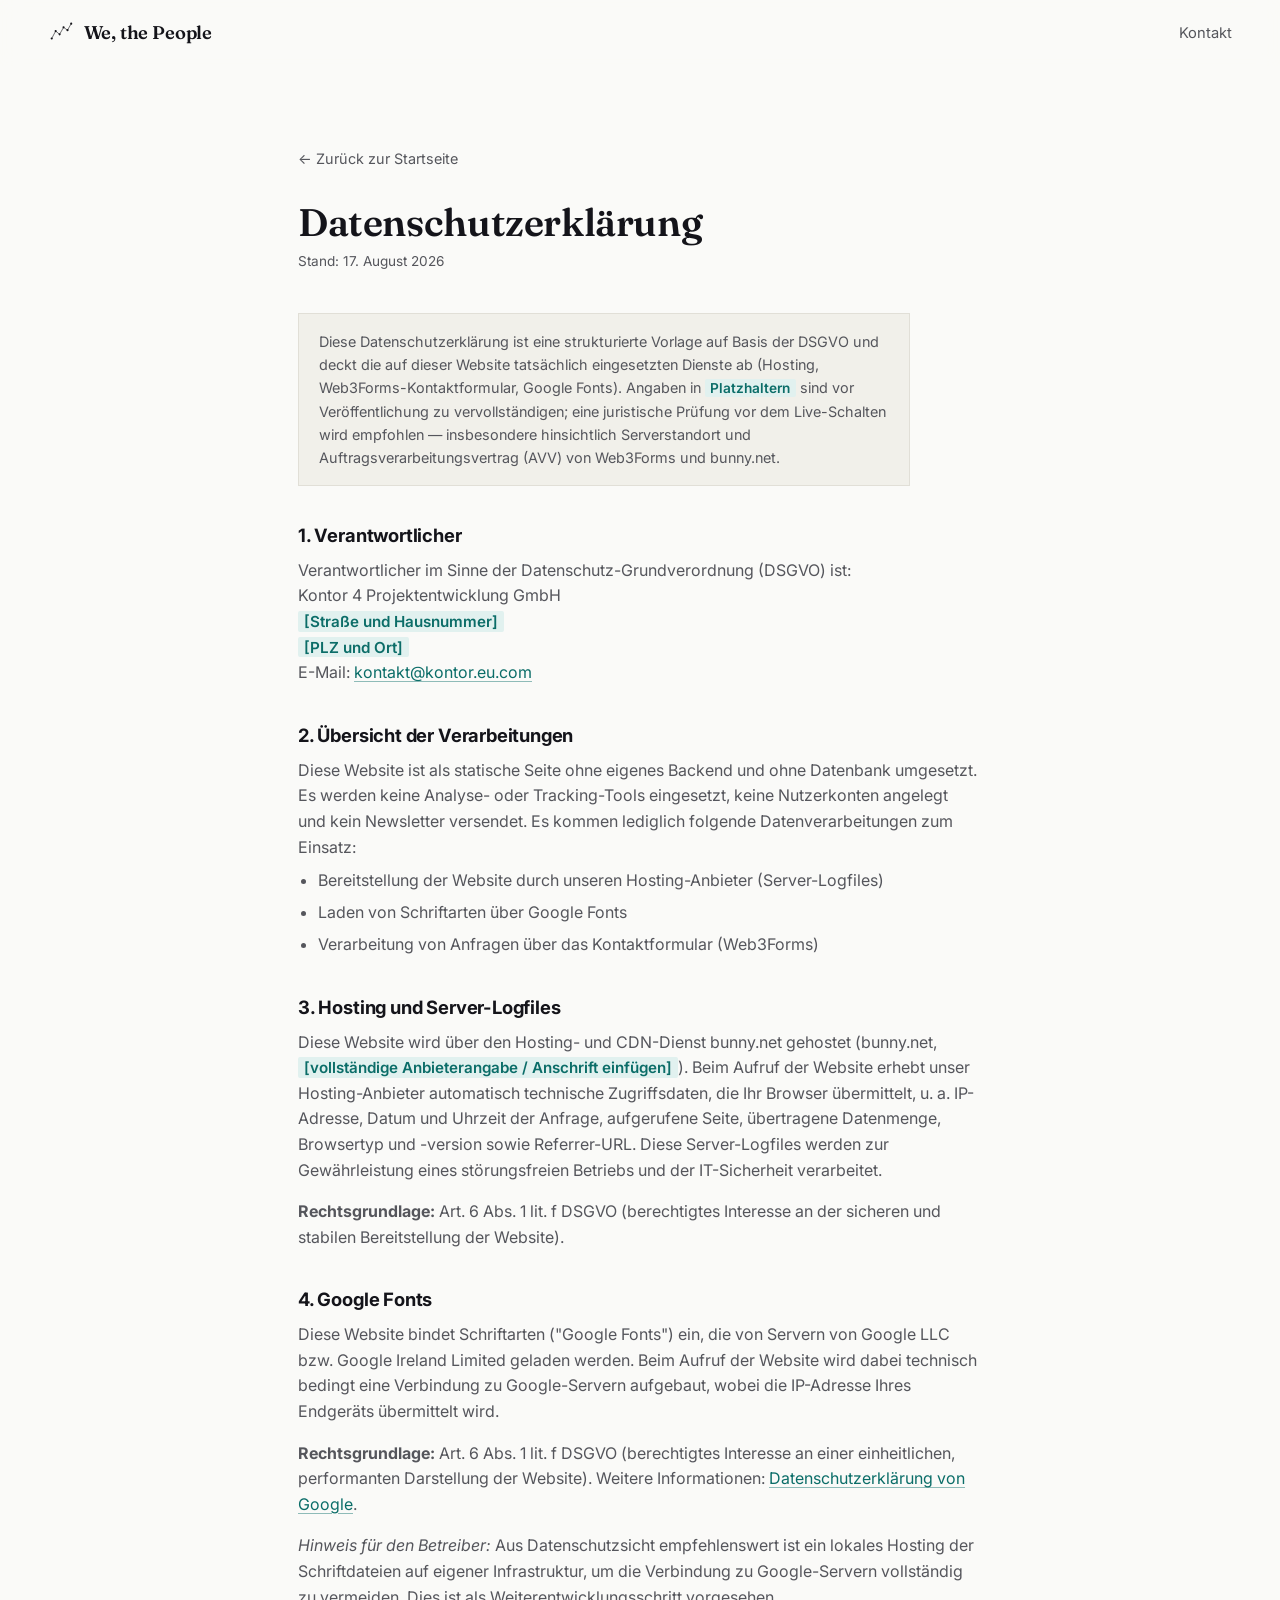
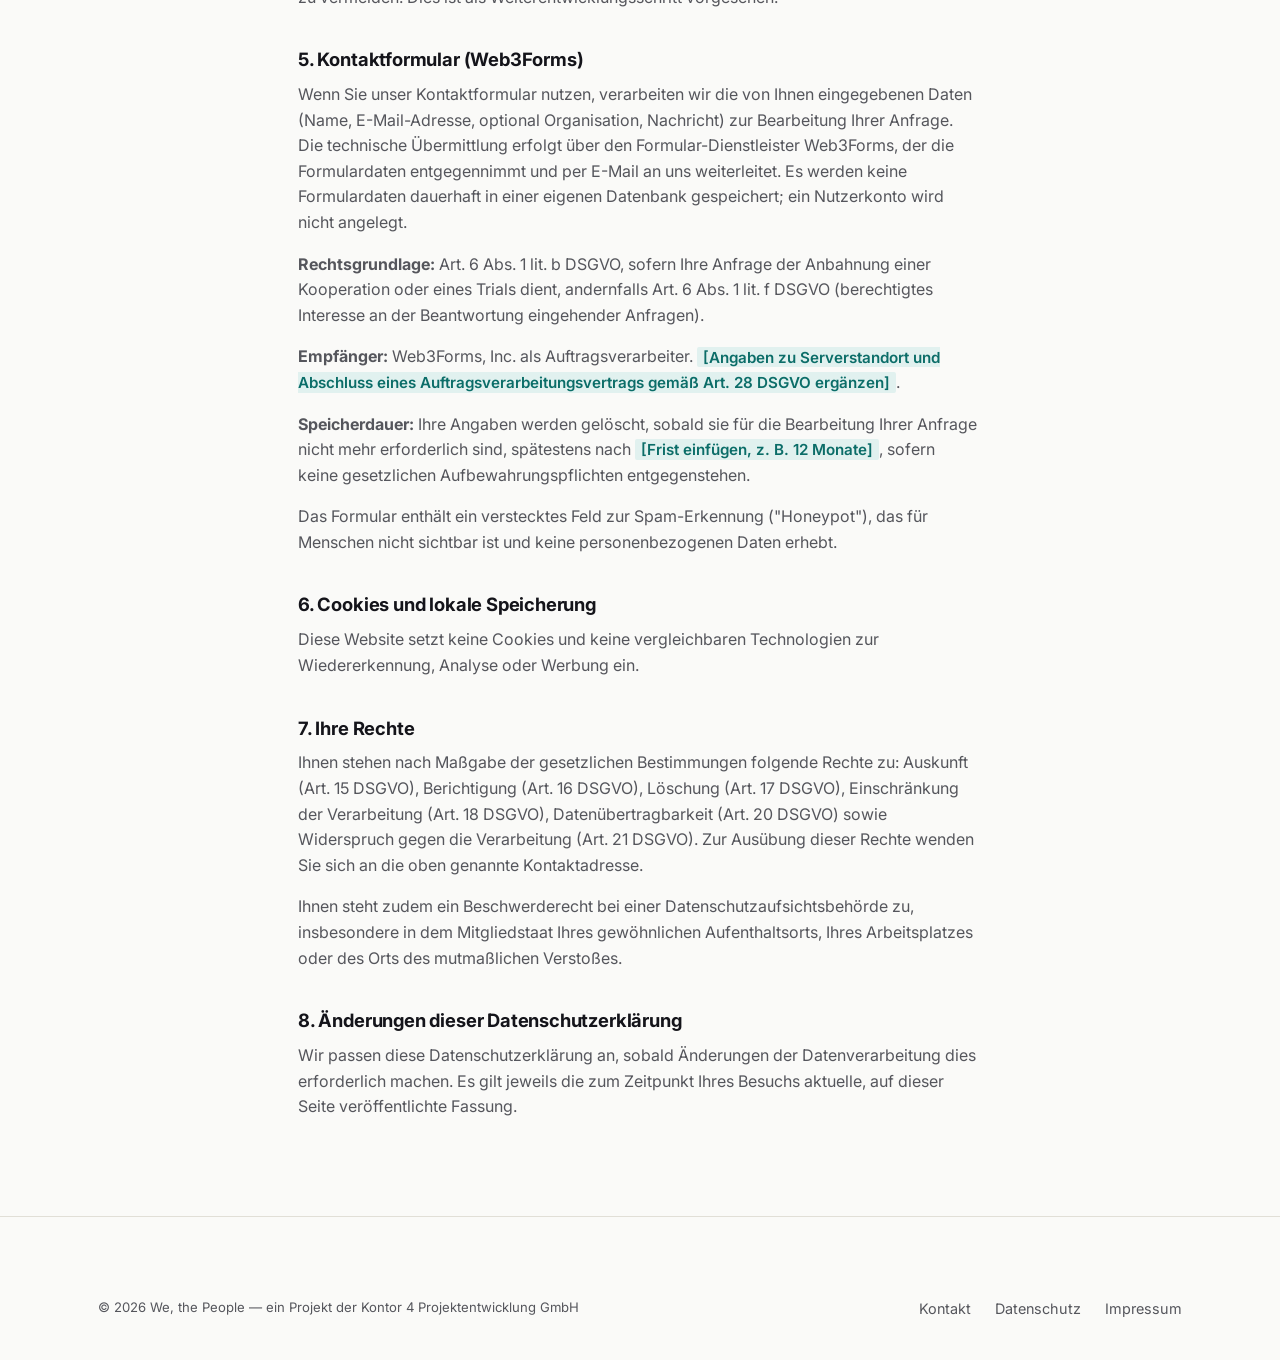
==== datenschutz.html @ fcf690db "Add files via upload version 0.1" ====
<!doctype html>
<html lang="de">
<head>
<meta charset="UTF-8">
<meta name="viewport" content="width=device-width, initial-scale=1">
<title>Datenschutzerklärung – We, the People</title>
<meta name="description" content="Datenschutzerklärung von We, the People, einem Projekt der Kontor 4 Projektentwicklung GmbH.">
<meta name="robots" content="noindex, follow">
<link rel="canonical" href="https://www.projectppl.com/datenschutz.html">
<link rel="icon" href="/assets/img/favicon.svg" type="image/svg+xml">
<link rel="preconnect" href="https://fonts.googleapis.com">
<link rel="preconnect" href="https://fonts.gstatic.com" crossorigin>
<link href="https://fonts.googleapis.com/css2?family=Fraunces:ital,opsz,wght@0,9..144,500;0,9..144,600;0,9..144,700;1,9..144,500&family=Inter:wght@400;500;600;700&display=swap" rel="stylesheet">
<link rel="stylesheet" href="/assets/css/style.css">
</head>
<body>
<a class="skip-link" href="#main">Zum Inhalt springen</a>
<header class="site-header">
  <a class="brand" href="/">
    <svg class="brand__mark" viewBox="0 0 112 112" aria-hidden="true">
      <path d="M 16.0 84.0 L 33.0 52.0 L 50.0 66.0 L 67.0 36.0 L 84.0 48.0 L 100.0 20.0" fill="none" stroke="currentColor" stroke-width="2.6" stroke-linecap="round" stroke-linejoin="round"/>
      <circle cx="16.0" cy="84.0" r="4.6" fill="currentColor"/><circle cx="33.0" cy="52.0" r="4.6" fill="currentColor"/><circle cx="50.0" cy="66.0" r="4.6" fill="currentColor"/><circle cx="67.0" cy="36.0" r="4.6" fill="currentColor"/><circle cx="84.0" cy="48.0" r="4.6" fill="currentColor"/><circle cx="100.0" cy="20.0" r="4.6" fill="currentColor"/>
    </svg>
    <span class="brand__word">We, the People</span>
  </a>
  <nav class="main-nav" aria-label="Hauptnavigation">
    <ul class="main-nav__list"><li><a href="/#kontakt">Kontakt</a></li></ul>
  </nav>
</header>

<main id="main">
  <section class="legal">
    <div class="container container--narrow">
      <a class="legal__back" href="/">← Zurück zur Startseite</a>
      <h1>Datenschutzerklärung</h1>
      <p class="legal__updated">Stand: 17. August 2026</p>

      <div class="legal__notice">
        Diese Datenschutzerklärung ist eine strukturierte Vorlage auf Basis der DSGVO und deckt die auf dieser Website tatsächlich eingesetzten Dienste ab (Hosting, Web3Forms-Kontaktformular, Google Fonts). Angaben in <span class="placeholder">Platzhaltern</span> sind vor Veröffentlichung zu vervollständigen; eine juristische Prüfung vor dem Live-Schalten wird empfohlen — insbesondere hinsichtlich Serverstandort und Auftragsverarbeitungsvertrag (AVV) von Web3Forms und bunny.net.
      </div>

      <h2>1. Verantwortlicher</h2>
      <p>
        Verantwortlicher im Sinne der Datenschutz-Grundverordnung (DSGVO) ist:<br>
        Kontor 4 Projektentwicklung GmbH<br>
        <span class="placeholder">[Straße und Hausnummer]</span><br>
        <span class="placeholder">[PLZ und Ort]</span><br>
        E-Mail: <a class="link-inline" href="mailto:kontakt@kontor.eu.com">kontakt@kontor.eu.com</a>
      </p>

      <h2>2. Übersicht der Verarbeitungen</h2>
      <p>Diese Website ist als statische Seite ohne eigenes Backend und ohne Datenbank umgesetzt. Es werden keine Analyse- oder Tracking-Tools eingesetzt, keine Nutzerkonten angelegt und kein Newsletter versendet. Es kommen lediglich folgende Datenverarbeitungen zum Einsatz:</p>
      <ul>
        <li>Bereitstellung der Website durch unseren Hosting-Anbieter (Server-Logfiles)</li>
        <li>Laden von Schriftarten über Google Fonts</li>
        <li>Verarbeitung von Anfragen über das Kontaktformular (Web3Forms)</li>
      </ul>

      <h2>3. Hosting und Server-Logfiles</h2>
      <p>Diese Website wird über den Hosting- und CDN-Dienst bunny.net gehostet (bunny.net, <span class="placeholder">[vollständige Anbieterangabe / Anschrift einfügen]</span>). Beim Aufruf der Website erhebt unser Hosting-Anbieter automatisch technische Zugriffsdaten, die Ihr Browser übermittelt, u. a. IP-Adresse, Datum und Uhrzeit der Anfrage, aufgerufene Seite, übertragene Datenmenge, Browsertyp und -version sowie Referrer-URL. Diese Server-Logfiles werden zur Gewährleistung eines störungsfreien Betriebs und der IT-Sicherheit verarbeitet.</p>
      <p><strong>Rechtsgrundlage:</strong> Art. 6 Abs. 1 lit. f DSGVO (berechtigtes Interesse an der sicheren und stabilen Bereitstellung der Website).</p>

      <h2>4. Google Fonts</h2>
      <p>Diese Website bindet Schriftarten ("Google Fonts") ein, die von Servern von Google LLC bzw. Google Ireland Limited geladen werden. Beim Aufruf der Website wird dabei technisch bedingt eine Verbindung zu Google-Servern aufgebaut, wobei die IP-Adresse Ihres Endgeräts übermittelt wird.</p>
      <p><strong>Rechtsgrundlage:</strong> Art. 6 Abs. 1 lit. f DSGVO (berechtigtes Interesse an einer einheitlichen, performanten Darstellung der Website). Weitere Informationen: <a class="link-inline" href="https://policies.google.com/privacy" target="_blank" rel="noopener">Datenschutzerklärung von Google</a>.</p>
      <p><em>Hinweis für den Betreiber:</em> Aus Datenschutzsicht empfehlenswert ist ein lokales Hosting der Schriftdateien auf eigener Infrastruktur, um die Verbindung zu Google-Servern vollständig zu vermeiden. Dies ist als Weiterentwicklungsschritt vorgesehen.</p>

      <h2>5. Kontaktformular (Web3Forms)</h2>
      <p>Wenn Sie unser Kontaktformular nutzen, verarbeiten wir die von Ihnen eingegebenen Daten (Name, E-Mail-Adresse, optional Organisation, Nachricht) zur Bearbeitung Ihrer Anfrage. Die technische Übermittlung erfolgt über den Formular-Dienstleister Web3Forms, der die Formulardaten entgegennimmt und per E-Mail an uns weiterleitet. Es werden keine Formulardaten dauerhaft in einer eigenen Datenbank gespeichert; ein Nutzerkonto wird nicht angelegt.</p>
      <p><strong>Rechtsgrundlage:</strong> Art. 6 Abs. 1 lit. b DSGVO, sofern Ihre Anfrage der Anbahnung einer Kooperation oder eines Trials dient, andernfalls Art. 6 Abs. 1 lit. f DSGVO (berechtigtes Interesse an der Beantwortung eingehender Anfragen).</p>
      <p><strong>Empfänger:</strong> Web3Forms, Inc. als Auftragsverarbeiter. <span class="placeholder">[Angaben zu Serverstandort und Abschluss eines Auftragsverarbeitungsvertrags gemäß Art. 28 DSGVO ergänzen]</span>.</p>
      <p><strong>Speicherdauer:</strong> Ihre Angaben werden gelöscht, sobald sie für die Bearbeitung Ihrer Anfrage nicht mehr erforderlich sind, spätestens nach <span class="placeholder">[Frist einfügen, z. B. 12 Monate]</span>, sofern keine gesetzlichen Aufbewahrungspflichten entgegenstehen.</p>
      <p>Das Formular enthält ein verstecktes Feld zur Spam-Erkennung ("Honeypot"), das für Menschen nicht sichtbar ist und keine personenbezogenen Daten erhebt.</p>

      <h2>6. Cookies und lokale Speicherung</h2>
      <p>Diese Website setzt keine Cookies und keine vergleichbaren Technologien zur Wiedererkennung, Analyse oder Werbung ein.</p>

      <h2>7. Ihre Rechte</h2>
      <p>Ihnen stehen nach Maßgabe der gesetzlichen Bestimmungen folgende Rechte zu: Auskunft (Art. 15 DSGVO), Berichtigung (Art. 16 DSGVO), Löschung (Art. 17 DSGVO), Einschränkung der Verarbeitung (Art. 18 DSGVO), Datenübertragbarkeit (Art. 20 DSGVO) sowie Widerspruch gegen die Verarbeitung (Art. 21 DSGVO). Zur Ausübung dieser Rechte wenden Sie sich an die oben genannte Kontaktadresse.</p>
      <p>Ihnen steht zudem ein Beschwerderecht bei einer Datenschutzaufsichtsbehörde zu, insbesondere in dem Mitgliedstaat Ihres gewöhnlichen Aufenthaltsorts, Ihres Arbeitsplatzes oder des Orts des mutmaßlichen Verstoßes.</p>

      <h2>8. Änderungen dieser Datenschutzerklärung</h2>
      <p>Wir passen diese Datenschutzerklärung an, sobald Änderungen der Datenverarbeitung dies erforderlich machen. Es gilt jeweils die zum Zeitpunkt Ihres Besuchs aktuelle, auf dieser Seite veröffentlichte Fassung.</p>
    </div>
  </section>
</main>

<footer class="site-footer">
  <div class="container">
    <div class="site-footer__bottom">
      <span>© <span id="year">2026</span> We, the People — ein Projekt der Kontor 4 Projektentwicklung GmbH</span>
      <nav class="site-footer__nav" aria-label="Footer-Navigation">
        <a href="/#kontakt">Kontakt</a>
        <a href="/datenschutz.html">Datenschutz</a>
        <a href="/impressum.html">Impressum</a>
      </nav>
    </div>
  </div>
</footer>
<script src="/assets/js/main.js" defer></script>
</body>
</html>
---- assets/css/style.css ----
/* =========================================================================
   We, the People — style.css
   Editorial meets Data. Monochrome base, single teal signal accent.
   ========================================================================= */

:root {
  /* Colour system */
  --bg: #FAFAF8;
  --bg-alt: #F1F0EA;
  --bg-dark: #101014;
  --bg-dark-alt: #17171C;

  --text: #14141A;
  --text-dark: #F4F3EF;

  --muted: #55565C;
  --muted-dark: #9C9DA3;

  --line: #E1DFD7;
  --line-dark: #2A2A30;

  --accent: #0B6D68;        /* AA-safe on light bg, and for white text on it */
  --accent-bright: #14A39A; /* decorative only: dots, glows, progress */
  --accent-tint: #E1F1EF;
  --accent-on-dark: #3FC2BA;

  --font-display: "Fraunces", Georgia, "Times New Roman", serif;
  --font-body: "Inter", -apple-system, BlinkMacSystemFont, "Segoe UI", sans-serif;

  --container: 1180px;
  --container-narrow: 780px;
  --gap: clamp(1.25rem, 3vw, 2.5rem);

  --ease: cubic-bezier(0.22, 1, 0.36, 1);
}

/* ---------- Reset ------------------------------------------------------- */
*, *::before, *::after { box-sizing: border-box; }
html { scroll-behavior: smooth; }
@media (prefers-reduced-motion: reduce) {
  html { scroll-behavior: auto; }
  *, *::before, *::after {
    animation-duration: 0.001ms !important;
    animation-iteration-count: 1 !important;
    transition-duration: 0.001ms !important;
    scroll-behavior: auto !important;
  }
}

body, h1, h2, h3, h4, p, figure { margin: 0; }
ul { margin: 0; padding: 0; list-style: none; }
img, svg { display: block; max-width: 100%; }
a { color: inherit; }
button, input, textarea { font: inherit; color: inherit; }

body {
  background: var(--bg);
  color: var(--text);
  font-family: var(--font-body);
  font-size: 16px;
  line-height: 1.6;
  -webkit-font-smoothing: antialiased;
  text-rendering: optimizeLegibility;
}

.container {
  width: 100%;
  max-width: var(--container);
  margin-inline: auto;
  padding-inline: clamp(1.25rem, 5vw, 3rem);
}

.container--narrow { max-width: var(--container-narrow); }

section { position: relative; }

/* ---------- Skip link ---------------------------------------------------- */
.skip-link {
  position: absolute;
  left: 1rem;
  top: -3rem;
  background: var(--text);
  color: var(--bg);
  padding: 0.75rem 1.25rem;
  border-radius: 4px;
  z-index: 100;
  transition: top 0.2s var(--ease);
  font-size: 0.9rem;
}
.skip-link:focus { top: 1rem; }

/* ---------- Focus states -------------------------------------------------- */
a:focus-visible,
button:focus-visible,
input:focus-visible,
textarea:focus-visible {
  outline: 2px solid var(--accent);
  outline-offset: 3px;
  border-radius: 2px;
}

/* ---------- Typography ---------------------------------------------------- */
.eyebrow {
  font-family: var(--font-body);
  font-size: 0.78rem;
  font-weight: 600;
  letter-spacing: 0.16em;
  text-transform: uppercase;
  color: var(--muted);
}
.eyebrow--accent { color: var(--accent); }

h1, h2, h3 {
  font-family: var(--font-display);
  font-weight: 600;
  line-height: 1.08;
  letter-spacing: -0.01em;
}

h2 {
  font-size: clamp(1.9rem, 4.2vw, 2.9rem);
  max-width: 18ch;
}

h3 {
  font-size: clamp(1.25rem, 2.2vw, 1.55rem);
  font-weight: 600;
}

p.lede {
  font-size: clamp(1.05rem, 2vw, 1.25rem);
  color: var(--muted);
  max-width: 52ch;
  line-height: 1.65;
}

p { color: var(--muted); max-width: 62ch; }
p + p { margin-top: 1em; }

.text-body-strong { color: var(--text); }

.section-head {
  display: flex;
  flex-direction: column;
  gap: 1.1rem;
  margin-bottom: clamp(2.25rem, 5vw, 4rem);
}

/* ---------- Buttons / links ------------------------------------------------ */
.btn {
  display: inline-flex;
  align-items: center;
  gap: 0.6rem;
  padding: 0.85rem 1.6rem;
  border-radius: 2px;
  font-size: 0.95rem;
  font-weight: 600;
  text-decoration: none;
  border: 1px solid transparent;
  cursor: pointer;
  transition: transform 0.2s var(--ease), background 0.2s var(--ease), border-color 0.2s var(--ease), color 0.2s var(--ease);
}
.btn:hover { transform: translateY(-1px); }

.btn--primary {
  background: var(--text);
  color: var(--bg);
}
.btn--primary:hover { background: var(--accent); }

.btn--ghost {
  background: transparent;
  border-color: var(--line);
  color: var(--text);
}
.btn--ghost:hover { border-color: var(--text); }

.btn--on-dark {
  background: var(--accent-on-dark);
  color: var(--bg-dark);
}
.btn--on-dark:hover { background: var(--text-dark); }

.link-inline {
  color: var(--accent);
  text-decoration: underline;
  text-underline-offset: 3px;
  text-decoration-color: color-mix(in srgb, var(--accent) 45%, transparent);
}
.link-inline:hover { text-decoration-color: var(--accent); }

/* ---------- Header --------------------------------------------------------- */
.site-header {
  position: sticky;
  top: 0;
  z-index: 50;
  display: flex;
  align-items: center;
  justify-content: space-between;
  padding: 1.1rem clamp(1.25rem, 5vw, 3rem);
  background: color-mix(in srgb, var(--bg) 88%, transparent);
  backdrop-filter: blur(10px);
  border-bottom: 1px solid transparent;
  transition: border-color 0.3s var(--ease), background 0.3s var(--ease);
}
.site-header.is-scrolled { border-bottom-color: var(--line); }

.brand {
  display: inline-flex;
  align-items: center;
  gap: 0.6rem;
  text-decoration: none;
  color: var(--text);
}
.brand__mark { width: 26px; height: 26px; color: var(--text); flex-shrink: 0; }
.brand__word {
  font-family: var(--font-display);
  font-weight: 600;
  font-size: 1.15rem;
  letter-spacing: -0.01em;
}

.main-nav { display: flex; align-items: center; gap: clamp(1.1rem, 2.5vw, 2rem); }
.main-nav__list { display: flex; gap: clamp(1.1rem, 2.5vw, 2rem); }
.main-nav__list a {
  font-size: 0.92rem;
  text-decoration: none;
  color: var(--muted);
  transition: color 0.2s var(--ease);
}
.main-nav__list a:hover { color: var(--text); }

.nav-toggle {
  display: none;
  background: none;
  border: none;
  cursor: pointer;
  padding: 0.4rem;
}
.nav-toggle__bar {
  display: block;
  width: 22px;
  height: 2px;
  background: var(--text);
  margin: 5px 0;
  transition: transform 0.25s var(--ease), opacity 0.25s var(--ease);
}

@media (max-width: 760px) {
  .main-nav__list { display: none; }
  .main-nav.is-open .main-nav__list {
    display: flex;
    flex-direction: column;
    position: absolute;
    top: 100%;
    left: 0;
    right: 0;
    background: var(--bg);
    border-bottom: 1px solid var(--line);
    padding: 1.25rem clamp(1.25rem, 5vw, 3rem) 1.75rem;
    gap: 1rem;
  }
  .nav-toggle { display: block; }
  .main-nav.is-open .nav-toggle__bar:nth-child(1) { transform: translateY(7px) rotate(45deg); }
  .main-nav.is-open .nav-toggle__bar:nth-child(2) { opacity: 0; }
  .main-nav.is-open .nav-toggle__bar:nth-child(3) { transform: translateY(-7px) rotate(-45deg); }
  .main-nav__cta { display: none; }
}

/* ---------- Hero ----------------------------------------------------------- */
.hero {
  padding: clamp(3.5rem, 10vw, 7.5rem) 0 clamp(3rem, 8vw, 5rem);
  overflow: hidden;
}
.hero__inner { max-width: 880px; }
.hero__eyebrow { margin-bottom: 1.5rem; }

.hero__headline {
  font-size: clamp(2.4rem, 6.4vw, 4.4rem);
  line-height: 1.05;
}
.hero__headline .line { display: block; }
.hero__headline .line--muted { color: var(--muted); font-weight: 500; }
.hero__headline .line--signal {
  color: var(--text);
  position: relative;
  display: inline-block;
}
.hero__headline .line--signal::after {
  content: "";
  position: absolute;
  left: 0;
  bottom: 0.06em;
  width: 100%;
  height: 0.22em;
  background: var(--accent-bright);
  opacity: 0.35;
  z-index: -1;
  transform-origin: left;
  transform: scaleX(0);
  animation: underline-grow 1.1s 0.5s var(--ease) forwards;
}
@media (prefers-reduced-motion: reduce) {
  .hero__headline .line--signal::after { animation: none; transform: scaleX(1); }
}
@keyframes underline-grow { to { transform: scaleX(1); } }

.hero__kicker {
  font-family: var(--font-display);
  font-weight: 500;
  font-style: italic;
  font-size: clamp(1.15rem, 2.4vw, 1.5rem);
  color: var(--muted);
  margin-top: 1.5rem;
}

.hero__lede {
  margin-top: 1.75rem;
  font-size: clamp(1.05rem, 2vw, 1.2rem);
  color: var(--muted);
  max-width: 54ch;
}

.hero__actions {
  margin-top: 2.5rem;
  display: flex;
  flex-wrap: wrap;
  align-items: center;
  gap: 1.25rem;
}

.hero__visual {
  margin-top: clamp(3rem, 8vw, 5rem);
  border-top: 1px solid var(--line);
  padding-top: clamp(1.5rem, 4vw, 2.5rem);
}
.hero__signal-svg { width: 100%; height: auto; max-width: 640px; color: var(--text); }

/* ---------- Process section -------------------------------------------- */
.process {
  padding: clamp(4rem, 10vw, 7rem) 0;
  background: var(--bg-alt);
}

.process__sources {
  font-size: 0.85rem;
  color: var(--muted);
  margin-top: 0.75rem;
}
.process__sources span { color: var(--muted); }
.process__sources span + span::before { content: " · "; color: var(--line); }

.process-steps {
  position: relative;
  display: grid;
  gap: 0;
  counter-reset: step;
}

.process-step {
  display: grid;
  grid-template-columns: 64px 1fr;
  gap: clamp(1rem, 3vw, 2rem);
  padding: clamp(1.75rem, 4vw, 2.5rem) 0;
  border-top: 1px solid var(--line);
  opacity: 0;
  transform: translateY(18px);
  transition: opacity 0.7s var(--ease), transform 0.7s var(--ease);
}
.process-step:last-child { border-bottom: 1px solid var(--line); }
.process-step.is-visible { opacity: 1; transform: translateY(0); }
@media (prefers-reduced-motion: reduce) {
  .process-step { opacity: 1; transform: none; }
}

.process-step__index {
  font-family: var(--font-display);
  font-size: 1.6rem;
  color: var(--muted-dark, var(--muted));
  opacity: 0.55;
}

.process-step__body h3 { margin-bottom: 0.6rem; }
.process-step__questions {
  margin-top: 0.85rem;
  display: flex;
  flex-wrap: wrap;
  gap: 0.5rem 1.25rem;
}
.process-step__questions span {
  font-size: 0.88rem;
  color: var(--muted);
  position: relative;
  padding-left: 1rem;
}
.process-step__questions span::before {
  content: "";
  position: absolute;
  left: 0;
  top: 0.55em;
  width: 5px;
  height: 5px;
  border-radius: 50%;
  background: var(--accent-bright);
}

/* Signal build animation canvas within step 2 & 3 */
.signal-canvas {
  margin-top: 1.5rem;
  width: 100%;
  max-width: 420px;
  height: 140px;
  color: var(--text);
}
.signal-canvas .noise-dot { fill: var(--muted); opacity: 0; transition: opacity 0.5s var(--ease); }
.signal-canvas.is-visible .noise-dot { opacity: 0.45; }
.signal-canvas .signal-dot { fill: var(--accent-bright); opacity: 0; transform: scale(0.4); transform-box: fill-box; transform-origin: center; transition: opacity 0.5s var(--ease), transform 0.5s var(--ease); }
.signal-canvas.is-visible .signal-dot { opacity: 1; transform: scale(1); }
.signal-canvas .signal-line {
  fill: none;
  stroke: var(--accent-bright);
  stroke-width: 2;
  stroke-linecap: round;
  stroke-linejoin: round;
  stroke-dasharray: 420;
  stroke-dashoffset: 420;
  transition: stroke-dashoffset 1.1s var(--ease);
}
.signal-canvas.is-visible .signal-line { stroke-dashoffset: 0; }
@media (prefers-reduced-motion: reduce) {
  .signal-canvas .noise-dot,
  .signal-canvas .signal-dot { opacity: 1; transform: none; }
  .signal-canvas .signal-line { stroke-dashoffset: 0; }
}

/* stagger noise dots */
.signal-canvas.is-visible .noise-dot:nth-child(1) { transition-delay: 0.02s; }
.signal-canvas.is-visible .noise-dot:nth-child(2) { transition-delay: 0.06s; }
.signal-canvas.is-visible .noise-dot:nth-child(3) { transition-delay: 0.10s; }
.signal-canvas.is-visible .noise-dot:nth-child(4) { transition-delay: 0.14s; }
.signal-canvas.is-visible .noise-dot:nth-child(5) { transition-delay: 0.18s; }
.signal-canvas.is-visible .noise-dot:nth-child(6) { transition-delay: 0.22s; }
.signal-canvas.is-visible .noise-dot:nth-child(7) { transition-delay: 0.26s; }
.signal-canvas.is-visible .noise-dot:nth-child(8) { transition-delay: 0.30s; }
.signal-canvas.is-visible .signal-dot:nth-of-type(1) { transition-delay: 0.35s; }
.signal-canvas.is-visible .signal-dot:nth-of-type(2) { transition-delay: 0.45s; }
.signal-canvas.is-visible .signal-dot:nth-of-type(3) { transition-delay: 0.55s; }
.signal-canvas.is-visible .signal-dot:nth-of-type(4) { transition-delay: 0.65s; }
.signal-canvas.is-visible .signal-dot:nth-of-type(5) { transition-delay: 0.75s; }

/* ---------- Diagram (pipeline) section ---------------------------------- */
.pipeline {
  padding: clamp(4rem, 10vw, 7rem) 0;
}
.pipeline__note {
  max-width: 46ch;
  margin-top: -0.5rem;
}
.pipeline__diagram-wrap {
  margin-top: clamp(2.5rem, 6vw, 4rem);
  overflow-x: auto;
  padding-bottom: 0.5rem;
}
.pipeline__svg { width: 100%; min-width: 640px; height: auto; }

.pipeline__svg .p-link {
  fill: none;
  stroke: var(--line);
  stroke-width: 1.5;
}
.pipeline__svg .p-link--feedback {
  stroke: var(--muted);
  stroke-dasharray: 3 5;
  opacity: 0.6;
}
.pipeline__svg .p-pulse {
  fill: var(--accent-bright);
  opacity: 0;
  offset-distance: 0%;
}
.pipeline__svg.is-visible .p-pulse { animation: pulse-travel 3.6s linear infinite; }
@media (prefers-reduced-motion: reduce) {
  .pipeline__svg .p-pulse { display: none; }
}
@keyframes pulse-travel {
  0% { offset-distance: 0%; opacity: 0; }
  6% { opacity: 1; }
  90% { opacity: 1; }
  100% { offset-distance: 100%; opacity: 0; }
}

.pipeline__svg .p-node circle {
  fill: var(--bg);
  stroke: var(--text);
  stroke-width: 1.5;
}
.pipeline__svg .p-node.is-accent circle {
  stroke: var(--accent);
  fill: var(--accent-tint);
}
.pipeline__svg .p-node text {
  font-family: var(--font-body);
  font-size: 11.5px;
  fill: var(--text);
}
.pipeline__svg .p-node .p-node__sub {
  fill: var(--muted);
  font-size: 10px;
}

.pipeline__legend {
  margin-top: 1.5rem;
  display: flex;
  flex-wrap: wrap;
  gap: 1.5rem;
  font-size: 0.85rem;
  color: var(--muted);
}
.pipeline__legend span { display: inline-flex; align-items: center; gap: 0.5rem; }
.pipeline__legend .swatch { width: 18px; height: 0; border-top: 1.5px solid var(--line); }
.pipeline__legend .swatch--feedback { border-top: 1.5px dashed var(--muted); }

/* ---------- Vision section ----------------------------------------------- */
.vision {
  padding: clamp(4rem, 10vw, 7rem) 0;
  background: var(--bg-alt);
}
.vision__grid {
  display: grid;
  grid-template-columns: 1.1fr 1fr;
  gap: clamp(2rem, 6vw, 5rem);
  align-items: start;
}
@media (max-width: 860px) {
  .vision__grid { grid-template-columns: 1fr; }
}
.vision__chain {
  display: flex;
  flex-direction: column;
  gap: 0.9rem;
  margin-top: 0.5rem;
}
.vision__chain-item {
  display: flex;
  gap: 0.85rem;
  align-items: baseline;
  font-size: 1.02rem;
  color: var(--text);
  padding-bottom: 0.9rem;
  border-bottom: 1px solid var(--line);
}
.vision__chain-item:last-child { border-bottom: none; }
.vision__chain-item .chain-arrow { color: var(--accent-bright); font-family: var(--font-display); }

.vision__statement {
  font-family: var(--font-display);
  font-size: clamp(1.3rem, 2.6vw, 1.7rem);
  font-weight: 600;
  margin-top: 1.75rem;
  line-height: 1.35;
}

/* ---------- Thesis section ------------------------------------------------ */
.thesis {
  padding: clamp(5rem, 12vw, 9rem) 0;
  text-align: center;
}
.thesis__statement {
  font-family: var(--font-display);
  font-weight: 600;
  font-size: clamp(2rem, 5.2vw, 3.4rem);
  line-height: 1.15;
  max-width: 18ch;
  margin-inline: auto;
}
.thesis__body {
  margin: 2rem auto 0;
  max-width: 58ch;
  font-size: 1.05rem;
}
.thesis__body p { margin-inline: auto; }

/* Claim block — strongest visual statement */
.claim {
  padding: clamp(4.5rem, 11vw, 8rem) 0;
  background: var(--bg-dark);
  color: var(--text-dark);
  text-align: center;
}
.claim__text {
  font-family: var(--font-display);
  font-weight: 600;
  font-size: clamp(2rem, 6vw, 3.8rem);
  line-height: 1.18;
  max-width: 20ch;
  margin-inline: auto;
}
.claim__text .dim { color: var(--muted-dark); }
.claim__text .bright { color: var(--accent-on-dark); }

/* ---------- Partner section ------------------------------------------------ */
.partner {
  padding: clamp(4.5rem, 11vw, 8rem) 0;
  background: var(--text);
  color: var(--text-dark);
  position: relative;
}
.partner .eyebrow { color: var(--accent-on-dark); }
.partner h2 { color: var(--text-dark); max-width: 20ch; }
.partner p.lede { color: var(--muted-dark); }
.partner__questions {
  margin-top: 1.5rem;
  display: flex;
  flex-direction: column;
  gap: 0.75rem;
  max-width: 58ch;
}
.partner__questions p { color: var(--muted-dark); }
.partner__actions {
  margin-top: 2.5rem;
  display: flex;
  flex-wrap: wrap;
  align-items: center;
  gap: 1.5rem;
}
.partner__tagline {
  margin-top: 2.5rem;
  font-family: var(--font-display);
  font-style: italic;
  font-size: 1.15rem;
  color: var(--muted-dark);
}

/* ---------- Contact section ------------------------------------------------ */
.contact {
  padding: clamp(4.5rem, 10vw, 7rem) 0;
}
.contact__grid {
  display: grid;
  grid-template-columns: 1fr 1fr;
  gap: clamp(2.5rem, 6vw, 5rem);
}
@media (max-width: 860px) {
  .contact__grid { grid-template-columns: 1fr; }
}
.contact__email {
  display: inline-block;
  margin-top: 1.25rem;
  font-family: var(--font-display);
  font-size: clamp(1.3rem, 2.6vw, 1.7rem);
  color: var(--text);
  text-decoration: none;
  border-bottom: 1px solid var(--line);
  padding-bottom: 0.2rem;
}
.contact__email:hover { border-color: var(--accent); color: var(--accent); }

.form-field { margin-bottom: 1.25rem; }
.form-field label {
  display: block;
  font-size: 0.85rem;
  font-weight: 600;
  margin-bottom: 0.5rem;
  color: var(--text);
}
.form-field input,
.form-field textarea {
  width: 100%;
  padding: 0.85rem 1rem;
  border: 1px solid var(--line);
  border-radius: 2px;
  background: var(--bg);
  font-size: 0.98rem;
  transition: border-color 0.2s var(--ease);
}
.form-field input:focus,
.form-field textarea:focus { border-color: var(--accent); outline: none; }
.form-field textarea { resize: vertical; min-height: 120px; }

.form-note {
  font-size: 0.82rem;
  color: var(--muted);
  margin-top: 1rem;
  max-width: 46ch;
}
.form-note a { color: var(--accent); text-decoration: underline; text-underline-offset: 2px; }

.form-status {
  margin-top: 1rem;
  font-size: 0.92rem;
  display: none;
}
.form-status.is-success { display: block; color: var(--accent); }
.form-status.is-error { display: block; color: #B4472F; }

/* honeypot */
.hp-field { position: absolute; left: -9999px; width: 1px; height: 1px; overflow: hidden; }

/* ---------- Footer ---------------------------------------------------------- */
.site-footer {
  border-top: 1px solid var(--line);
  padding: clamp(2.5rem, 6vw, 3.5rem) 0 clamp(1.75rem, 4vw, 2.5rem);
}
.site-footer__top {
  display: flex;
  flex-wrap: wrap;
  justify-content: space-between;
  gap: 2rem;
  padding-bottom: 2rem;
  border-bottom: 1px solid var(--line);
}
.site-footer__brand { display: flex; align-items: center; gap: 0.6rem; }
.site-footer__brand .brand__mark { width: 22px; height: 22px; }
.site-footer__tagline {
  font-size: 0.9rem;
  color: var(--muted);
  letter-spacing: 0.03em;
}
.site-footer__nav {
  display: flex;
  gap: 1.5rem;
  flex-wrap: wrap;
}
.site-footer__nav a {
  font-size: 0.9rem;
  color: var(--muted);
  text-decoration: none;
}
.site-footer__nav a:hover { color: var(--text); }
.site-footer__bottom {
  margin-top: 1.5rem;
  display: flex;
  flex-wrap: wrap;
  justify-content: space-between;
  gap: 0.75rem;
  font-size: 0.82rem;
  color: var(--muted);
}
.site-footer__quote {
  font-family: var(--font-display);
  font-style: italic;
}

/* ---------- Legal pages ------------------------------------------------------ */
.legal {
  padding: clamp(3rem, 8vw, 5rem) 0 clamp(4rem, 8vw, 6rem);
}
.legal h1 { font-size: clamp(1.8rem, 4vw, 2.4rem); margin-bottom: 0.5rem; }
.legal__updated { font-size: 0.85rem; color: var(--muted); margin-bottom: 2.5rem; }
.legal h2 {
  font-size: 1.15rem;
  font-family: var(--font-body);
  font-weight: 700;
  max-width: none;
  margin-top: 2.5rem;
  margin-bottom: 0.75rem;
}
.legal p, .legal li { color: var(--muted); max-width: 68ch; }
.legal ul { list-style: disc; padding-left: 1.25rem; margin-top: 0.5rem; }
.legal li { margin-bottom: 0.4rem; }
.legal .placeholder {
  background: var(--accent-tint);
  color: var(--accent);
  padding: 0.05em 0.4em;
  border-radius: 2px;
  font-weight: 600;
  font-size: 0.95em;
}
.legal__notice {
  margin-bottom: 2.5rem;
  padding: 1rem 1.25rem;
  border: 1px solid var(--line);
  background: var(--bg-alt);
  font-size: 0.9rem;
  color: var(--muted);
  max-width: 68ch;
}
.legal__back {
  display: inline-flex;
  margin-bottom: 2rem;
  font-size: 0.9rem;
  color: var(--muted);
  text-decoration: none;
}
.legal__back:hover { color: var(--text); }

/* ---------- Utility --------------------------------------------------------- */
.visually-hidden {
  position: absolute;
  width: 1px; height: 1px;
  padding: 0; margin: -1px;
  overflow: hidden;
  clip: rect(0,0,0,0);
  white-space: nowrap;
  border: 0;
}

.fade-in {
  opacity: 0;
  transform: translateY(16px);
  transition: opacity 0.7s var(--ease), transform 0.7s var(--ease);
}
.fade-in.is-visible { opacity: 1; transform: translateY(0); }
@media (prefers-reduced-motion: reduce) {
  .fade-in { opacity: 1; transform: none; }
}
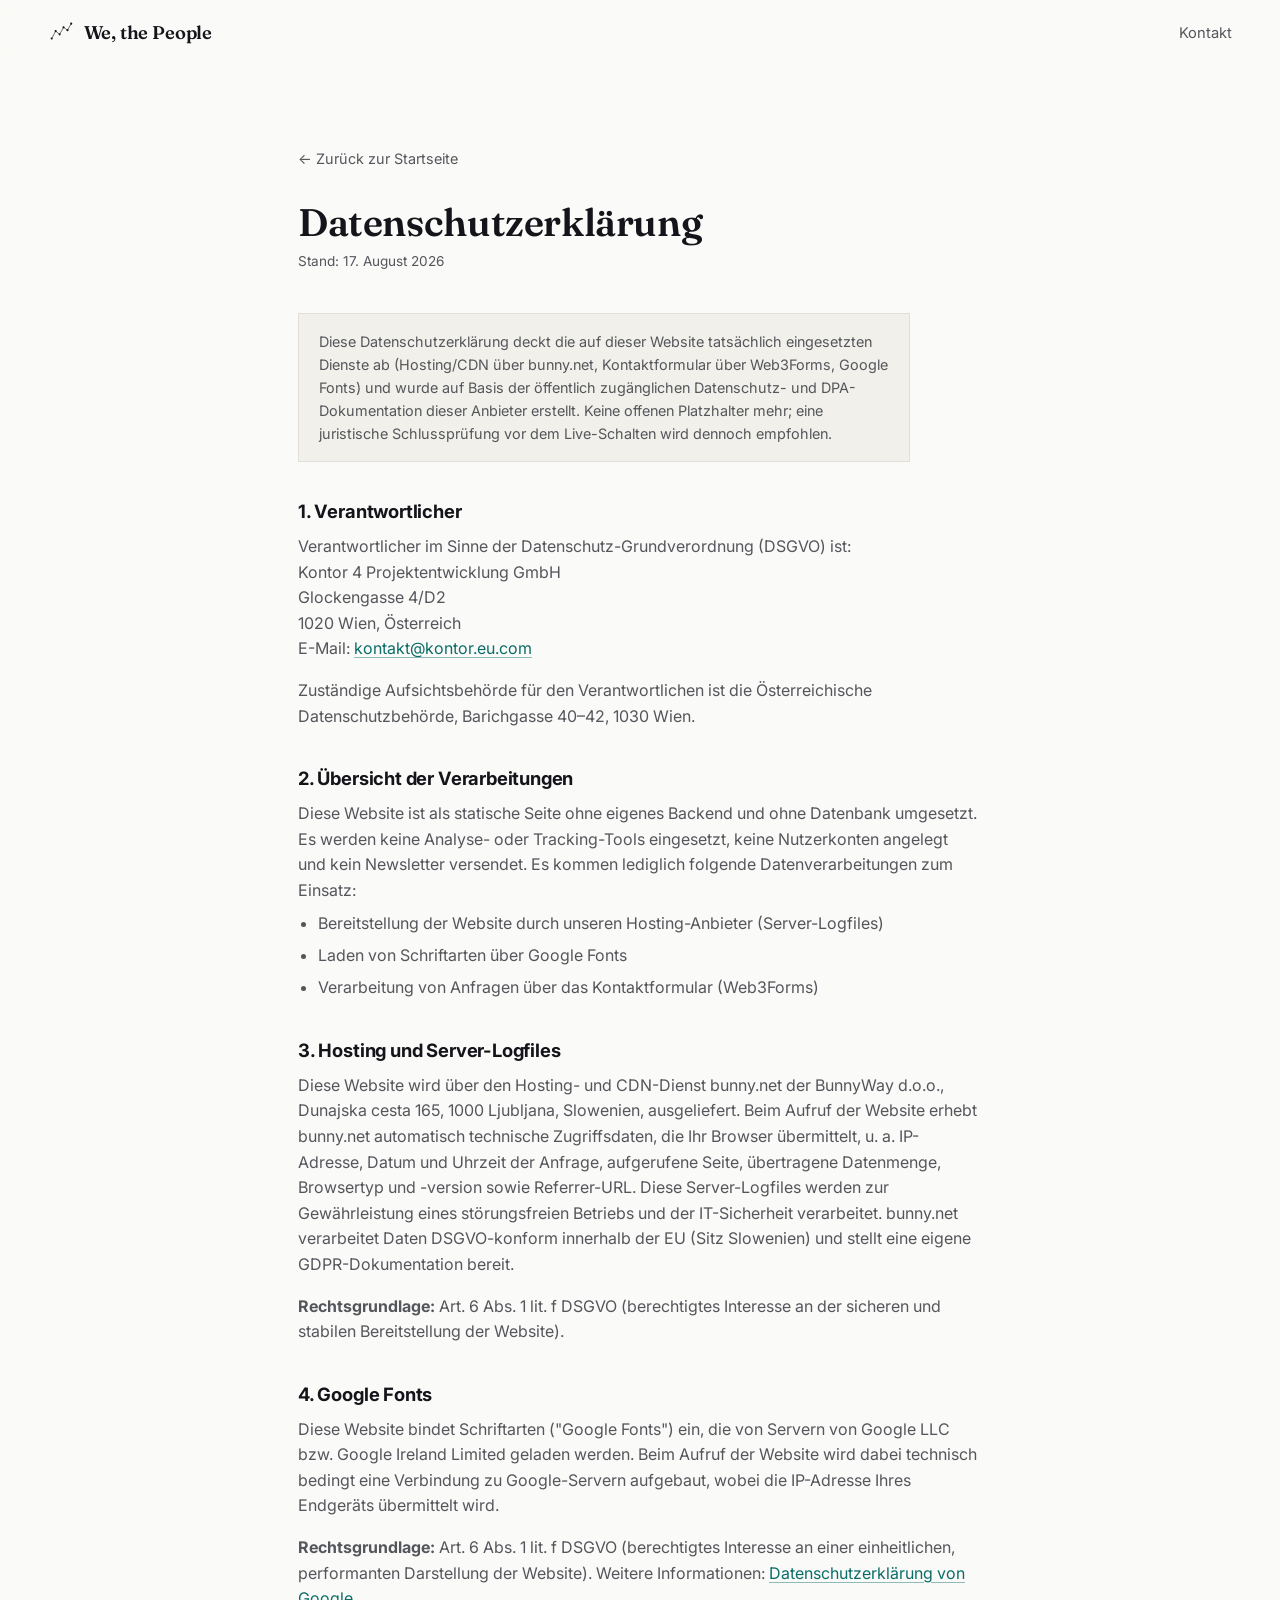
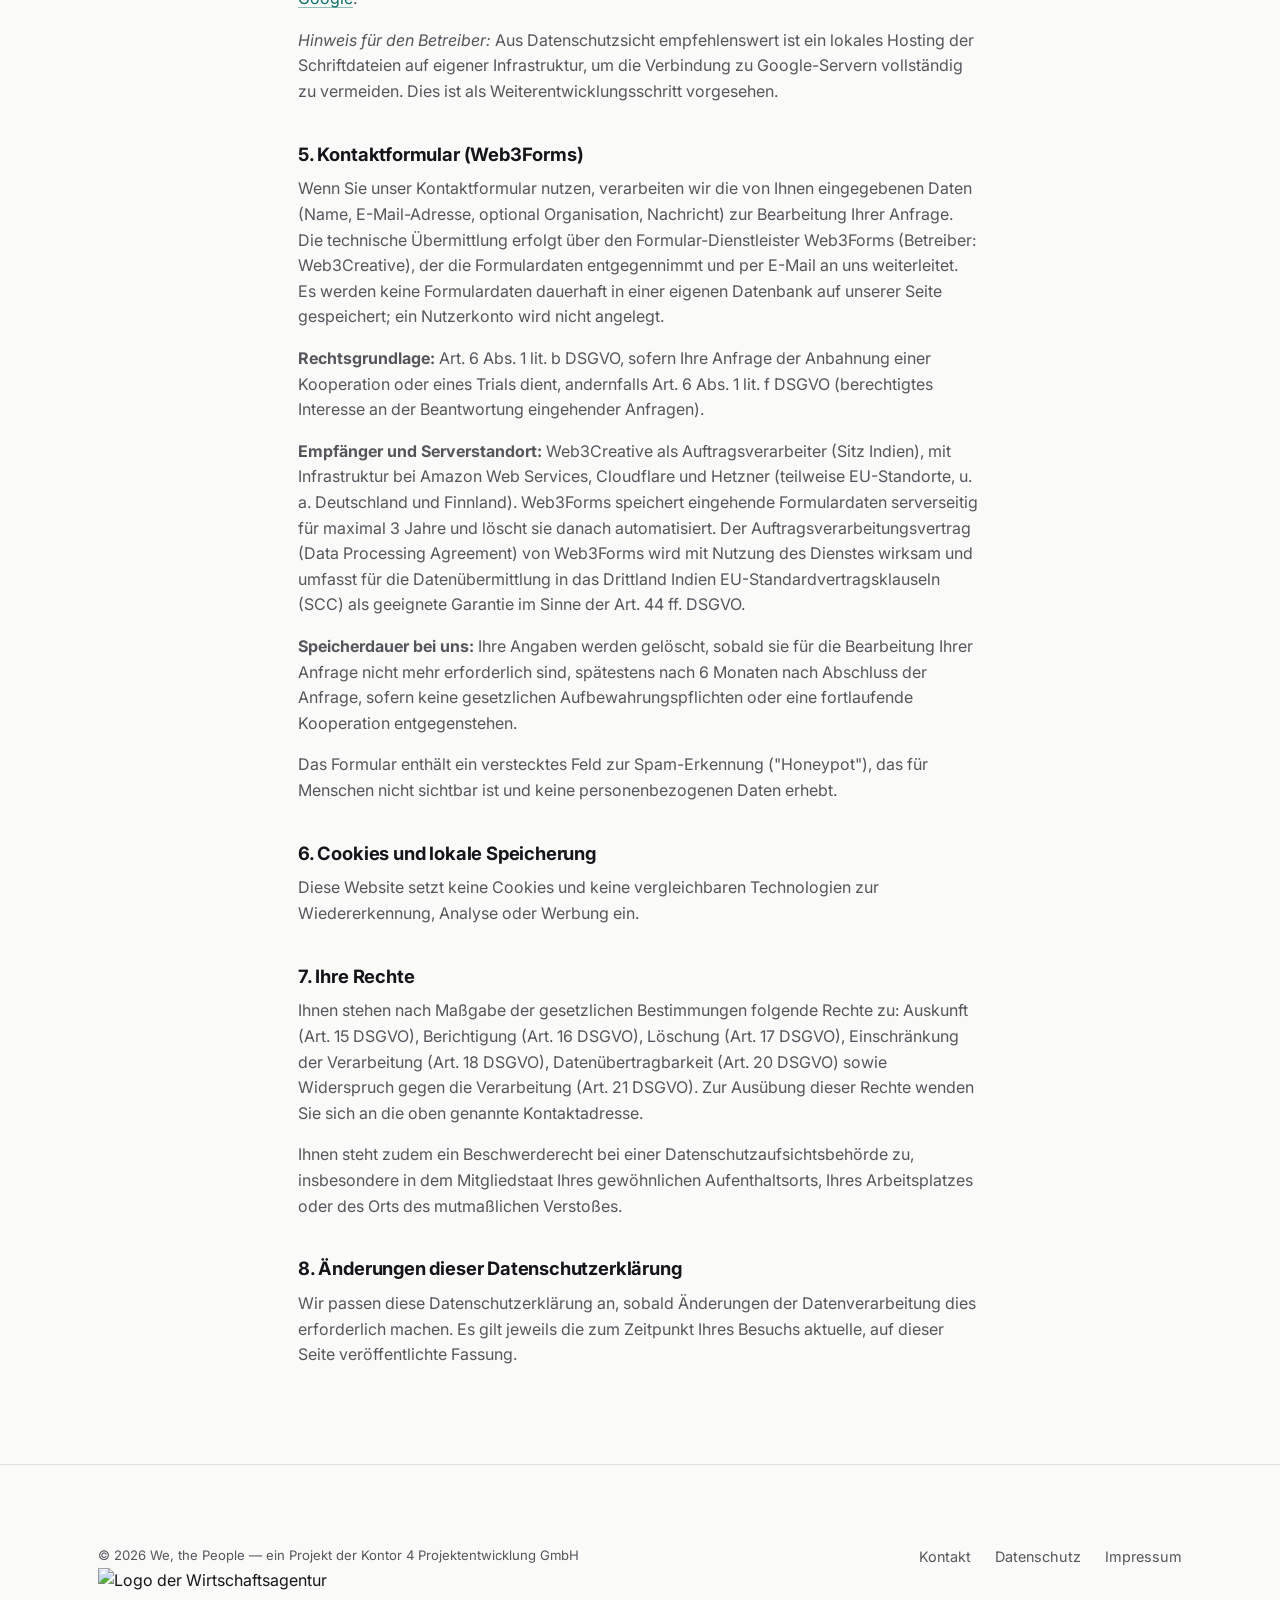
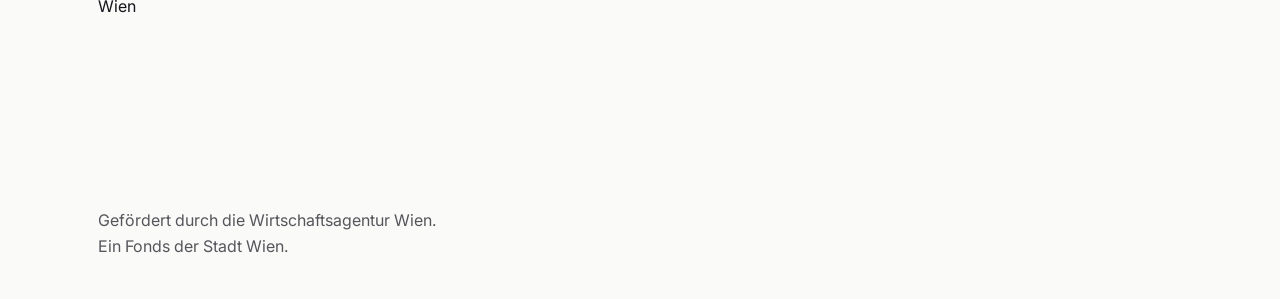
==== commit c2352e5f: "Add files via upload" ====
--- a/datenschutz.html
+++ b/datenschutz.html
@@ -36,17 +36,18 @@
       <p class="legal__updated">Stand: 17. August 2026</p>
 
       <div class="legal__notice">
-        Diese Datenschutzerklärung ist eine strukturierte Vorlage auf Basis der DSGVO und deckt die auf dieser Website tatsächlich eingesetzten Dienste ab (Hosting, Web3Forms-Kontaktformular, Google Fonts). Angaben in <span class="placeholder">Platzhaltern</span> sind vor Veröffentlichung zu vervollständigen; eine juristische Prüfung vor dem Live-Schalten wird empfohlen — insbesondere hinsichtlich Serverstandort und Auftragsverarbeitungsvertrag (AVV) von Web3Forms und bunny.net.
+        Diese Datenschutzerklärung deckt die auf dieser Website tatsächlich eingesetzten Dienste ab (Hosting/CDN über bunny.net, Kontaktformular über Web3Forms, Google Fonts) und wurde auf Basis der öffentlich zugänglichen Datenschutz- und DPA-Dokumentation dieser Anbieter erstellt. Keine offenen Platzhalter mehr; eine juristische Schlussprüfung vor dem Live-Schalten wird dennoch empfohlen.
       </div>
 
       <h2>1. Verantwortlicher</h2>
       <p>
         Verantwortlicher im Sinne der Datenschutz-Grundverordnung (DSGVO) ist:<br>
         Kontor 4 Projektentwicklung GmbH<br>
-        <span class="placeholder">[Straße und Hausnummer]</span><br>
-        <span class="placeholder">[PLZ und Ort]</span><br>
+        Glockengasse 4/D2<br>
+        1020 Wien, Österreich<br>
         E-Mail: <a class="link-inline" href="mailto:kontakt@kontor.eu.com">kontakt@kontor.eu.com</a>
       </p>
+      <p>Zuständige Aufsichtsbehörde für den Verantwortlichen ist die Österreichische Datenschutzbehörde, Barichgasse 40–42, 1030 Wien.</p>
 
       <h2>2. Übersicht der Verarbeitungen</h2>
       <p>Diese Website ist als statische Seite ohne eigenes Backend und ohne Datenbank umgesetzt. Es werden keine Analyse- oder Tracking-Tools eingesetzt, keine Nutzerkonten angelegt und kein Newsletter versendet. Es kommen lediglich folgende Datenverarbeitungen zum Einsatz:</p>
@@ -57,7 +58,7 @@
       </ul>
 
       <h2>3. Hosting und Server-Logfiles</h2>
-      <p>Diese Website wird über den Hosting- und CDN-Dienst bunny.net gehostet (bunny.net, <span class="placeholder">[vollständige Anbieterangabe / Anschrift einfügen]</span>). Beim Aufruf der Website erhebt unser Hosting-Anbieter automatisch technische Zugriffsdaten, die Ihr Browser übermittelt, u. a. IP-Adresse, Datum und Uhrzeit der Anfrage, aufgerufene Seite, übertragene Datenmenge, Browsertyp und -version sowie Referrer-URL. Diese Server-Logfiles werden zur Gewährleistung eines störungsfreien Betriebs und der IT-Sicherheit verarbeitet.</p>
+      <p>Diese Website wird über den Hosting- und CDN-Dienst bunny.net der BunnyWay d.o.o., Dunajska cesta 165, 1000 Ljubljana, Slowenien, ausgeliefert. Beim Aufruf der Website erhebt bunny.net automatisch technische Zugriffsdaten, die Ihr Browser übermittelt, u. a. IP-Adresse, Datum und Uhrzeit der Anfrage, aufgerufene Seite, übertragene Datenmenge, Browsertyp und -version sowie Referrer-URL. Diese Server-Logfiles werden zur Gewährleistung eines störungsfreien Betriebs und der IT-Sicherheit verarbeitet. bunny.net verarbeitet Daten DSGVO-konform innerhalb der EU (Sitz Slowenien) und stellt eine eigene GDPR-Dokumentation bereit.</p>
       <p><strong>Rechtsgrundlage:</strong> Art. 6 Abs. 1 lit. f DSGVO (berechtigtes Interesse an der sicheren und stabilen Bereitstellung der Website).</p>
 
       <h2>4. Google Fonts</h2>
@@ -66,10 +67,10 @@
       <p><em>Hinweis für den Betreiber:</em> Aus Datenschutzsicht empfehlenswert ist ein lokales Hosting der Schriftdateien auf eigener Infrastruktur, um die Verbindung zu Google-Servern vollständig zu vermeiden. Dies ist als Weiterentwicklungsschritt vorgesehen.</p>
 
       <h2>5. Kontaktformular (Web3Forms)</h2>
-      <p>Wenn Sie unser Kontaktformular nutzen, verarbeiten wir die von Ihnen eingegebenen Daten (Name, E-Mail-Adresse, optional Organisation, Nachricht) zur Bearbeitung Ihrer Anfrage. Die technische Übermittlung erfolgt über den Formular-Dienstleister Web3Forms, der die Formulardaten entgegennimmt und per E-Mail an uns weiterleitet. Es werden keine Formulardaten dauerhaft in einer eigenen Datenbank gespeichert; ein Nutzerkonto wird nicht angelegt.</p>
+      <p>Wenn Sie unser Kontaktformular nutzen, verarbeiten wir die von Ihnen eingegebenen Daten (Name, E-Mail-Adresse, optional Organisation, Nachricht) zur Bearbeitung Ihrer Anfrage. Die technische Übermittlung erfolgt über den Formular-Dienstleister Web3Forms (Betreiber: Web3Creative), der die Formulardaten entgegennimmt und per E-Mail an uns weiterleitet. Es werden keine Formulardaten dauerhaft in einer eigenen Datenbank auf unserer Seite gespeichert; ein Nutzerkonto wird nicht angelegt.</p>
       <p><strong>Rechtsgrundlage:</strong> Art. 6 Abs. 1 lit. b DSGVO, sofern Ihre Anfrage der Anbahnung einer Kooperation oder eines Trials dient, andernfalls Art. 6 Abs. 1 lit. f DSGVO (berechtigtes Interesse an der Beantwortung eingehender Anfragen).</p>
-      <p><strong>Empfänger:</strong> Web3Forms, Inc. als Auftragsverarbeiter. <span class="placeholder">[Angaben zu Serverstandort und Abschluss eines Auftragsverarbeitungsvertrags gemäß Art. 28 DSGVO ergänzen]</span>.</p>
-      <p><strong>Speicherdauer:</strong> Ihre Angaben werden gelöscht, sobald sie für die Bearbeitung Ihrer Anfrage nicht mehr erforderlich sind, spätestens nach <span class="placeholder">[Frist einfügen, z. B. 12 Monate]</span>, sofern keine gesetzlichen Aufbewahrungspflichten entgegenstehen.</p>
+      <p><strong>Empfänger und Serverstandort:</strong> Web3Creative als Auftragsverarbeiter (Sitz Indien), mit Infrastruktur bei Amazon Web Services, Cloudflare und Hetzner (teilweise EU-Standorte, u. a. Deutschland und Finnland). Web3Forms speichert eingehende Formulardaten serverseitig für maximal 3 Jahre und löscht sie danach automatisiert. Der Auftragsverarbeitungsvertrag (Data Processing Agreement) von Web3Forms wird mit Nutzung des Dienstes wirksam und umfasst für die Datenübermittlung in das Drittland Indien EU-Standardvertragsklauseln (SCC) als geeignete Garantie im Sinne der Art. 44 ff. DSGVO.</p>
+      <p><strong>Speicherdauer bei uns:</strong> Ihre Angaben werden gelöscht, sobald sie für die Bearbeitung Ihrer Anfrage nicht mehr erforderlich sind, spätestens nach 6 Monaten nach Abschluss der Anfrage, sofern keine gesetzlichen Aufbewahrungspflichten oder eine fortlaufende Kooperation entgegenstehen.</p>
       <p>Das Formular enthält ein verstecktes Feld zur Spam-Erkennung ("Honeypot"), das für Menschen nicht sichtbar ist und keine personenbezogenen Daten erhebt.</p>
 
       <h2>6. Cookies und lokale Speicherung</h2>
@@ -95,6 +96,10 @@
         <a href="/impressum.html">Impressum</a>
       </nav>
     </div>
+    <div class="site-footer__funding">
+      <img src="/assets/img/wirtschaftsagentur-wien-logo.jpg" alt="Logo der Wirtschaftsagentur Wien" width="240" height="240" loading="lazy">
+      <p>Gefördert durch die Wirtschaftsagentur Wien.<br>Ein Fonds der Stadt Wien.</p>
+    </div>
   </div>
 </footer>
 <script src="/assets/js/main.js" defer></script>
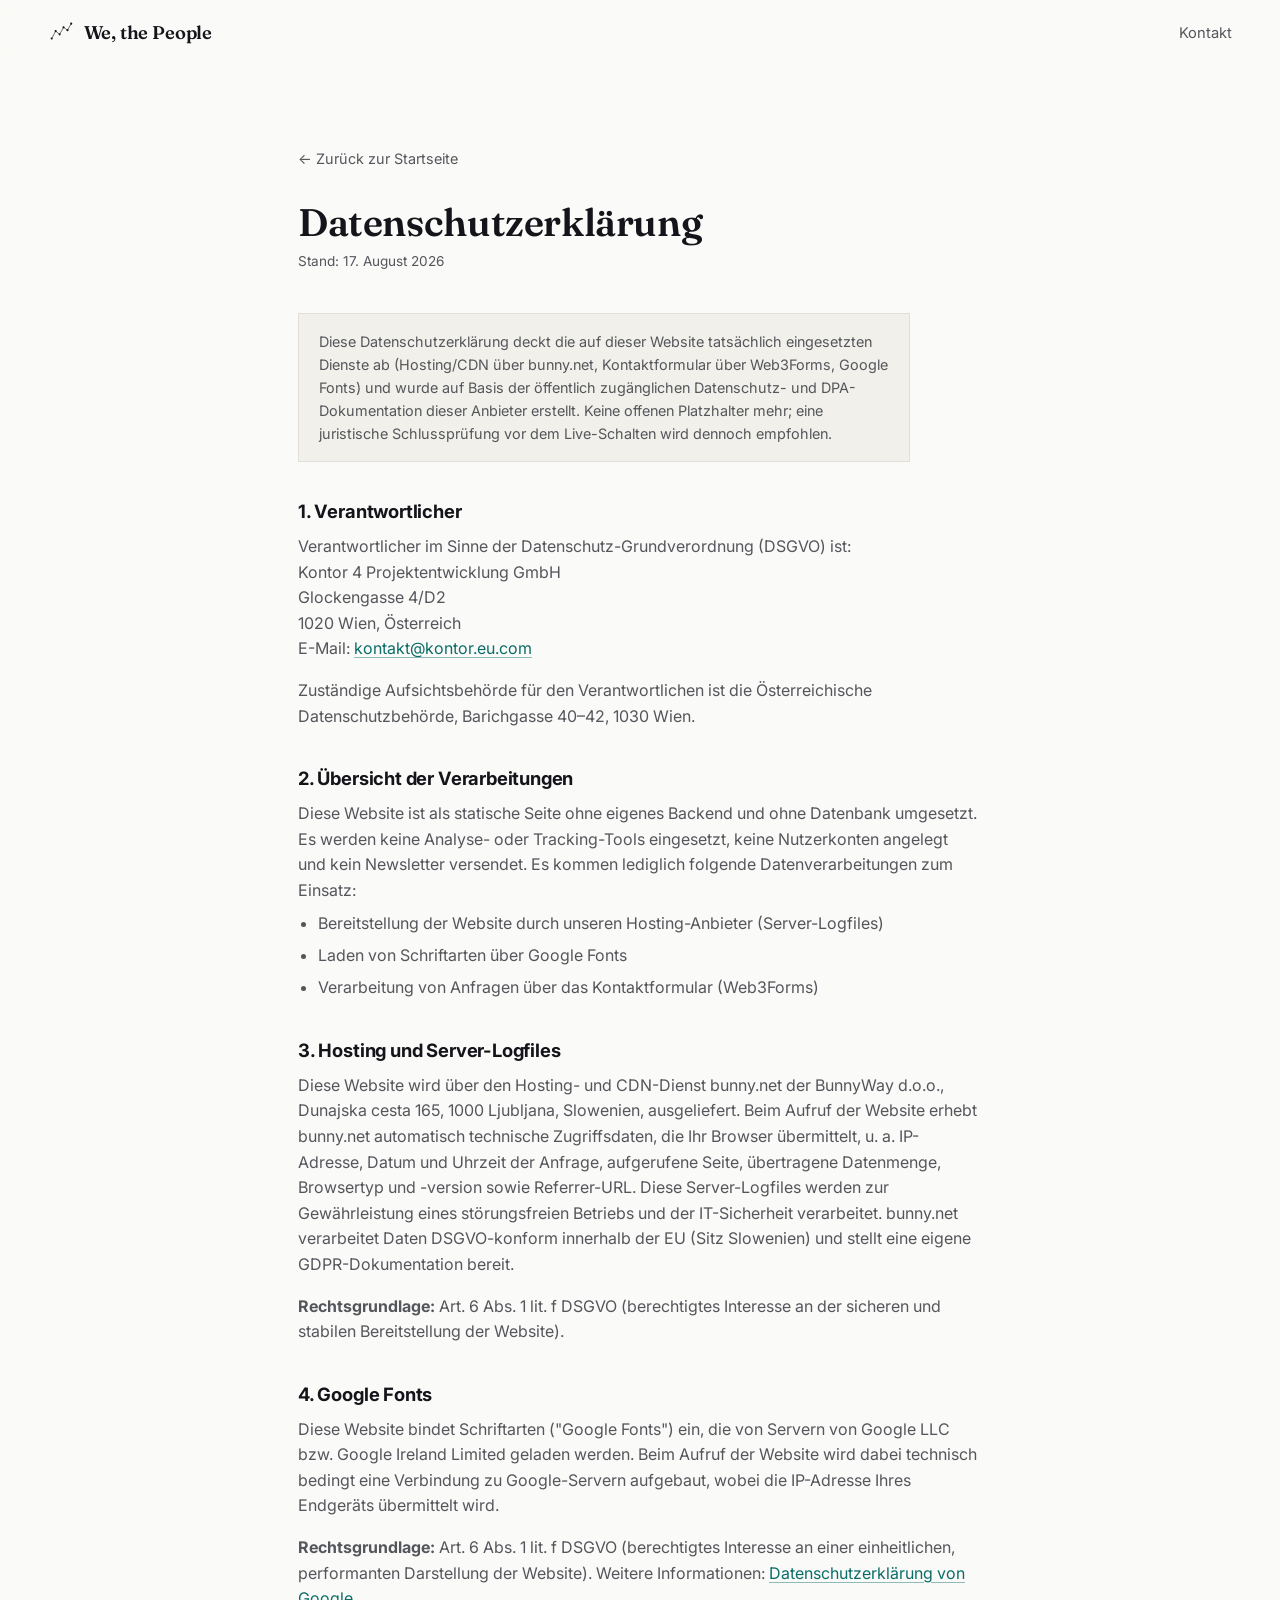
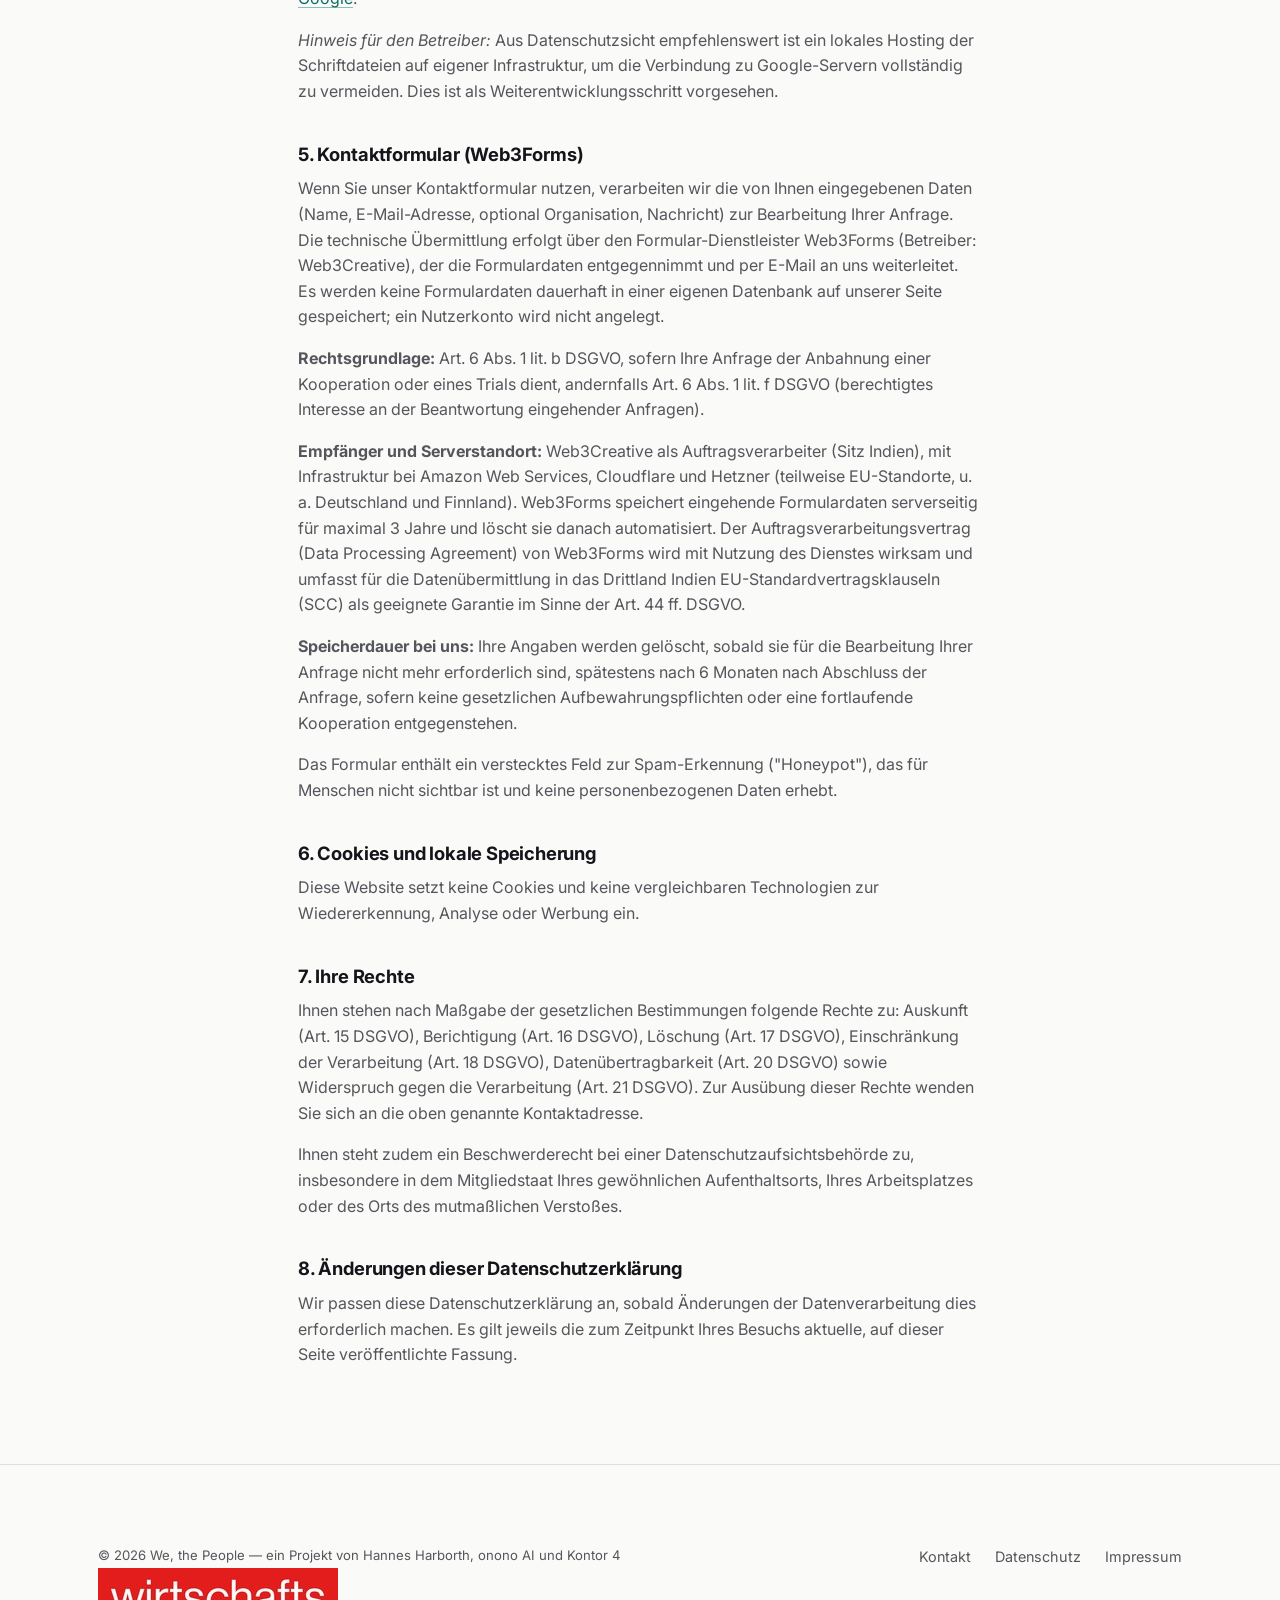
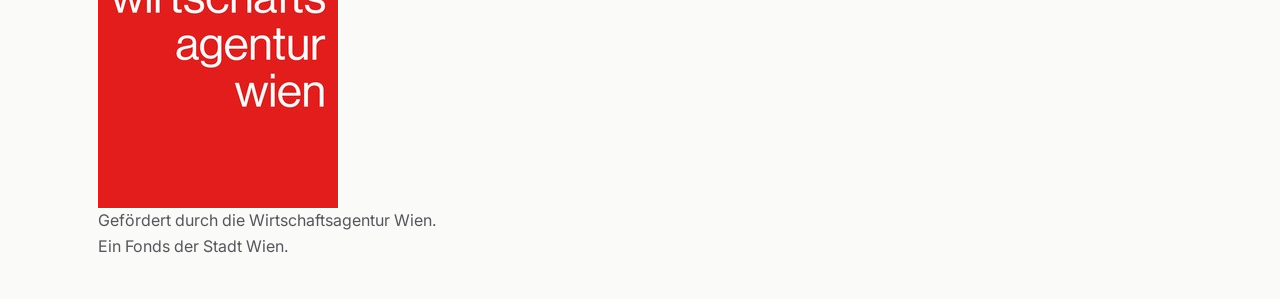
==== commit 6cc1f130: "Add files via upload" ====
--- a/datenschutz.html
+++ b/datenschutz.html
@@ -89,7 +89,7 @@
 <footer class="site-footer">
   <div class="container">
     <div class="site-footer__bottom">
-      <span>© <span id="year">2026</span> We, the People — ein Projekt der Kontor 4 Projektentwicklung GmbH</span>
+      <span class="site-footer__credit">© <span id="year">2026</span> We, the People — ein Projekt von Hannes Harborth, onono AI und Kontor 4</span>
       <nav class="site-footer__nav" aria-label="Footer-Navigation">
         <a href="/#kontakt">Kontakt</a>
         <a href="/datenschutz.html">Datenschutz</a>
